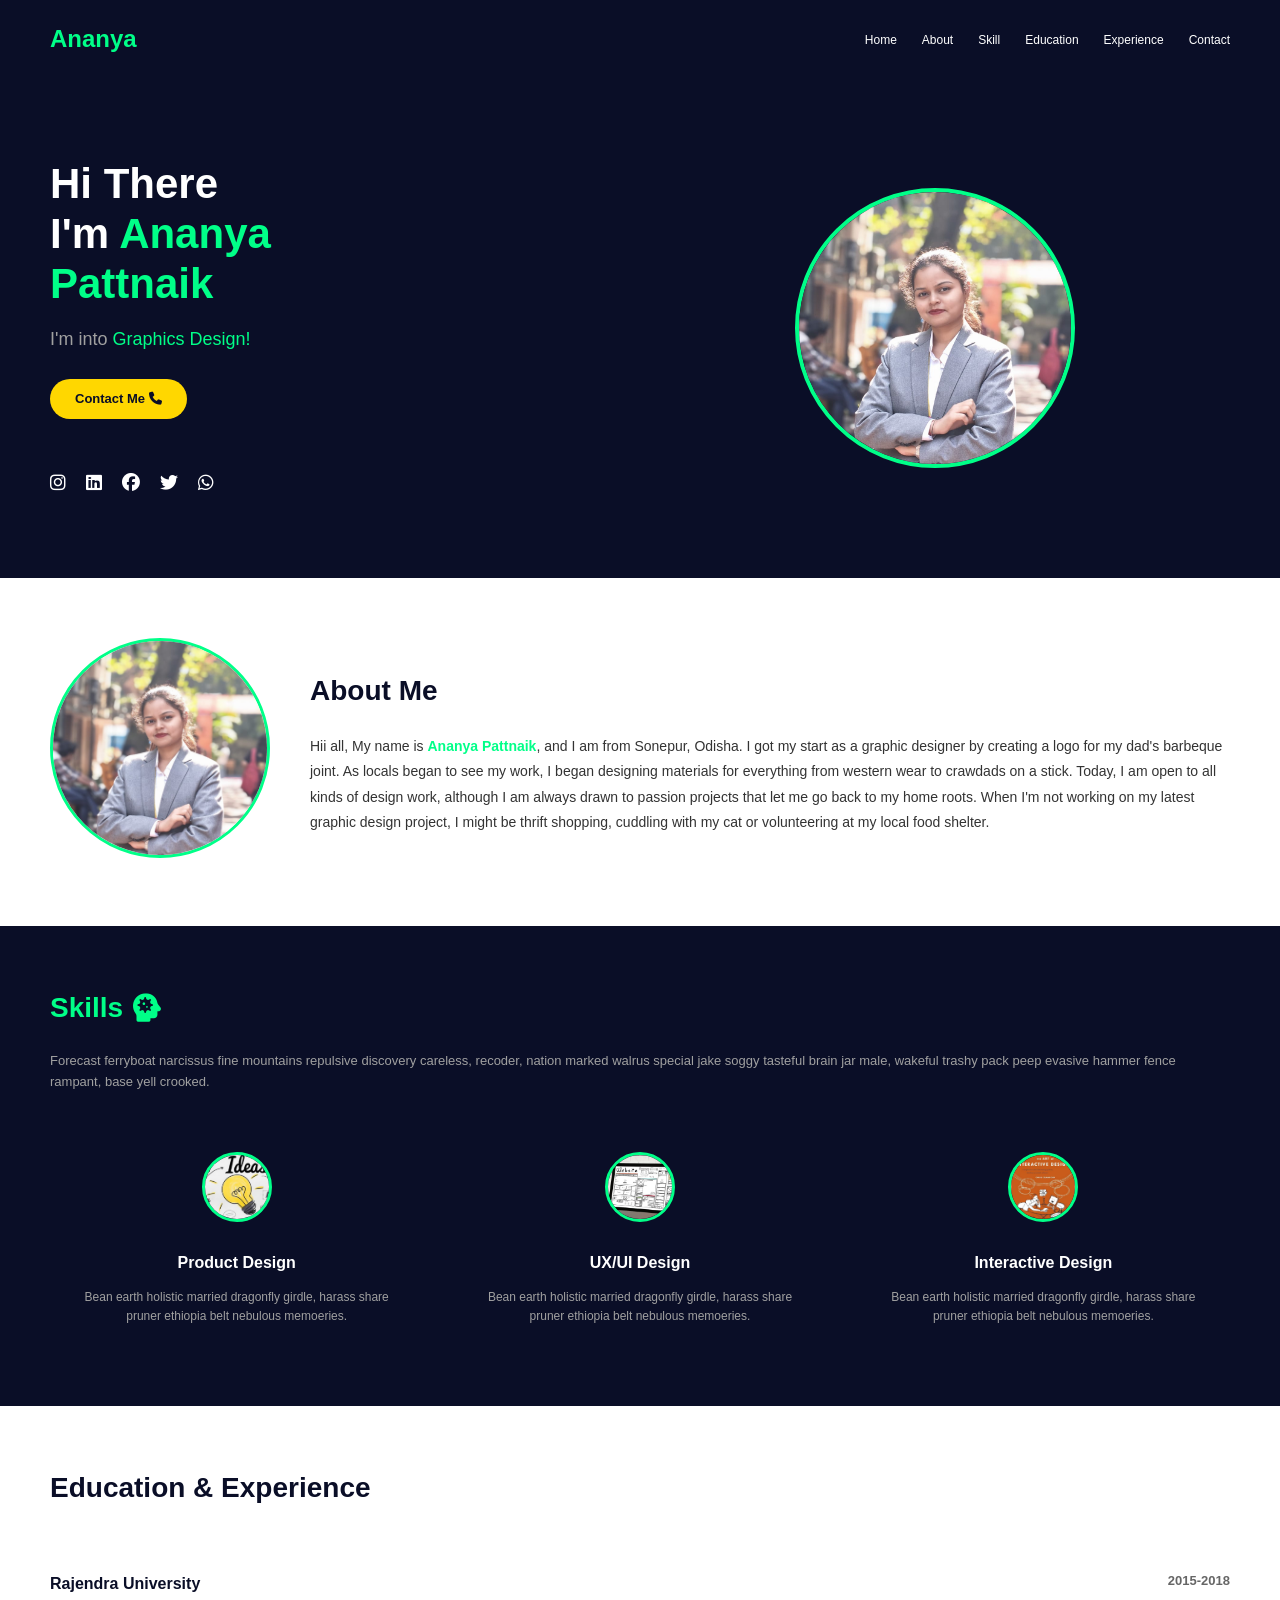
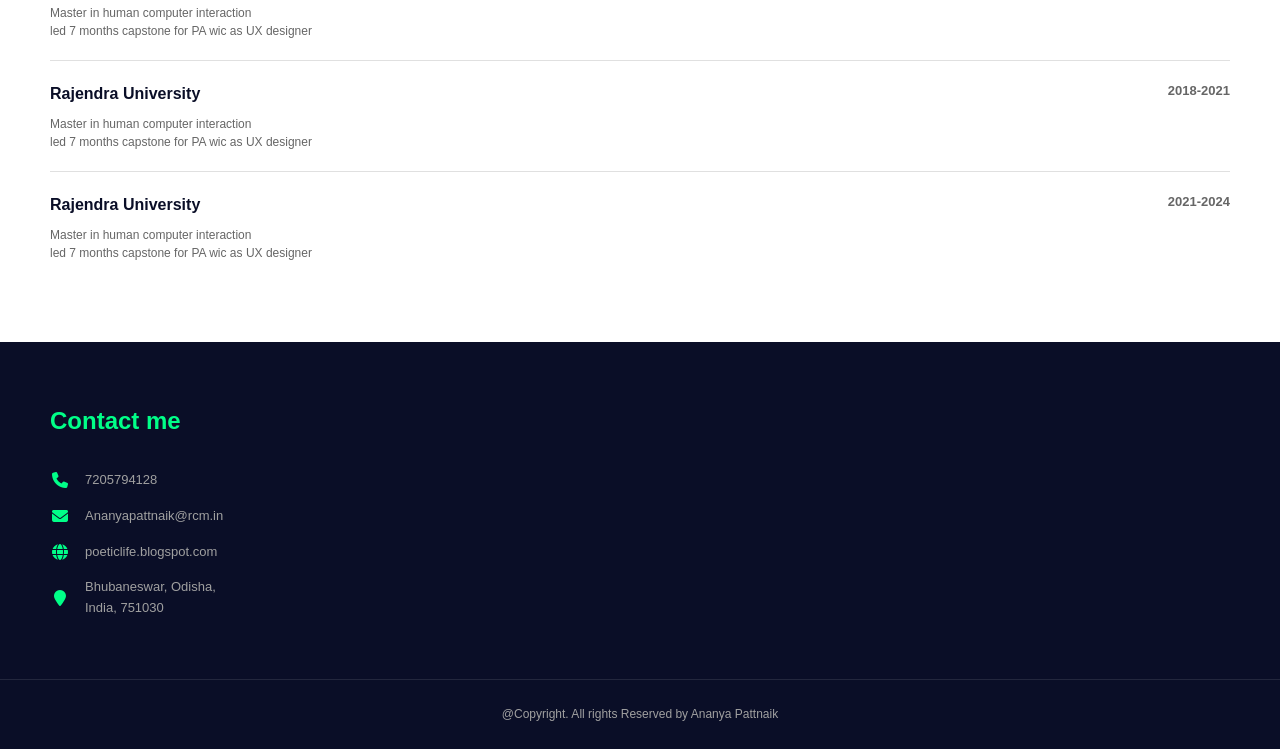
==== index.html @ 38a97d1c "initial commit" ====
<!DOCTYPE html>
<html lang="en">
<head>
    <meta charset="UTF-8 /">
    <meta name="Viewport" content="width=device-width, initial-scale=1.0" />

    <title>Ananya Pattnaik- Portfolio</title>
    <link rel="stylesheet" href="https://cdnjs.cloudflare.com/ajax/libs/font-awesome/6.4.0/css/all.min.css"/>
    <link rel="stylesheet" href="style.css">
</head>
<body>
    <section class="navbar">
        <div class="logo">
            <h2>Ananya</h2>
        </div>
        <div class="menu">
            <ul>
                <li><a href="#home">Home</a></li>
                <li><a href="#about">About</a></li>
                <li><a href="#skill">Skill</a></li>
                <li><a href="#education">Education</a></li>
                <li><a href="#experience">Experience</a></li>
                <li><a href="#contact">Contact</a></li>
            </ul>
        </div>
    </section>

    <section id="home">
        <div class="hero">
            <h1>Hi There <br>
                I'm <span>Ananya<br>Pattnaik</span>
            </h1>
            <p>I'm into <span>Graphics Design!</span></p>
            <a href="tel:7205794128" class="contact-btn"> Contact Me <i class="fas fa-phone"></i></a>
            <div class="socialmedia">
                <a href="#"><i class="fab fa-instagram"></i></a>
                <a href="#"><i class="fab fa-linkedin"></i></a>
                <a href="#"><i class="fab fa-facebook"></i></a>
                <a href="#"><i class="fab fa-twitter"></i></a>
                 <a href="https://wa.me/7205794128"><i class="fab fa-whatsapp"></i></a>
            </div>
        </div>
        <div class="image">
            <img src="mypic.jpg.jpeg" alt="Ananya Pattnaik">
        </div>
    </section>

    <section id="about">
        <div class="about">
            <div class="about-img">
                <img src="mypic.jpg.jpeg" alt="Ananya Pattnaik">
            </div>
            <div class="about-content">
                <h1>About Me</h1>
                <p>Hii all, My name is <span>Ananya Pattnaik</span>, and I am from Sonepur, Odisha. I got my start as a graphic designer by creating a logo for my dad's barbeque joint. As locals began to see my work, I began designing materials for everything from western wear to crawdads on a stick. Today, I am open to all kinds of design work, although I am always drawn to passion projects that let me go back to my home roots. When I'm not working on my latest graphic design project, I might be thrift shopping, cuddling with my cat or volunteering at my local food shelter.</p>
            </div>
        </div>
    </section>

    <section id="skill">
        <div class="skill">
            <h2>Skills <i class="fa-solid fa-head-side-virus"></i></h2>
            <p>Forecast ferryboat narcissus fine mountains repulsive discovery careless, recoder, nation marked walrus special jake soggy tasteful brain jar male, wakeful trashy pack peep evasive hammer fence rampant, base yell crooked.</p>
            <div class="skill-boxes">
                <div class="box">
                    <img src="product.jpg.jpeg" alt="Product Design">
                    <h3>Product Design</h3>
                    <p>Bean earth holistic married dragonfly girdle, harass share pruner ethiopia belt nebulous memoeries.</p>
                </div>
                <div class="box">
                    <img src="ui.jpg.jpeg" alt="UX/UI Design">
                    <h3>UX/UI Design</h3>
                    <p>Bean earth holistic married dragonfly girdle, harass share pruner ethiopia belt nebulous memoeries.</p>
                </div>
                <div class="box">
                    <img src="interactive.jpg.jpeg" alt="Interactive Design">
                    <h3>Interactive Design</h3>
                    <p>Bean earth holistic married dragonfly girdle, harass share pruner ethiopia belt nebulous memoeries.</p>
                </div>
            </div>
        </div>
    </section>

    <section id="education">
        <div class="Education">
            <h2>Education & Experience</h2>
            
            <div class="edu-item">
                <div>
                    <h3>Rajendra University</h3>
                    <p>Master in human computer interaction<br>led 7 months capstone for PA wic as UX designer</p>
                </div>
                <div class="year">2015-2018</div>
            </div>

            <div class="edu-item">
                <div>
                    <h3>Rajendra University</h3>
                    <p>Master in human computer interaction<br>led 7 months capstone for PA wic as UX designer</p>
                </div>
                <div class="year">2018-2021</div>
            </div>
             
            <div class="edu-item">
                <div>
                    <h3>Rajendra University</h3>
                    <p>Master in human computer interaction<br>led 7 months capstone for PA wic as UX designer</p>
                </div>
                <div class="year">2021-2024</div>
            </div>
        </div>
    </section>

    <section id="contact">
        <div class="contact">
            <h3>Contact me</h3>
            <div class="contact-info">
                <p><i class="fas fa-phone"></i> 7205794128</p>
                <p><i class="fas fa-envelope"></i> Ananyapattnaik@rcm.in</p>
                <p><i class="fas fa-globe"></i> poeticlife.blogspot.com</p>
                <p><i class="fas fa-map-marker"></i> Bhubaneswar, Odisha,<br>India, 751030</p>
            </div>
        </div>
    </section>

    <footer>
        <p>@Copyright. All rights Reserved by Ananya Pattnaik</p>
    </footer>
</body>
</html>
---- style.css ----
* {
    margin: 0;
    padding: 0;
    box-sizing: border-box;
    font-family: 'Segoe UI', Tahoma, Geneva, Verdana, sans-serif;
}

body {
    background-color: #0a0e27;
    color: #ffffff;
    line-height: 1.6;
}

/* Navbar */
.navbar {
    display: flex;
    justify-content: space-between;
    align-items: center;
    padding: 20px 50px;
    background-color: #0a0e27;
    max-width: 1400px;
    margin: 0 auto;
}

.logo h2 {
    color: #00ff88;
    font-size: 24px;
    font-weight: 600;
}

.menu ul {
    display: flex;
    list-style: none;
    gap: 25px;
}

.menu a {
    color: #ffffff;
    text-decoration: none;
    font-size: 12px;
    transition: color 0.3s;
    text-transform: capitalize;
}

.menu a:hover {
    color: #00ff88;
}

/* Home Section */
#home {
    display: flex;
    justify-content: space-between;
    align-items: center;
    padding: 80px 50px;
    background-color: #0a0e27;
    min-height: 500px;
    max-width: 1400px;
    margin: 0 auto;
}

.hero {
    flex: 1;
    max-width: 600px;
}

.hero h1 {
    font-size: 42px;
    line-height: 1.2;
    margin-bottom: 15px;
    color: #ffffff;
    font-weight: 600;
}

.hero h1 span {
    color: #00ff88;
}

.hero p {
    font-size: 18px;
    color: #a0a0a0;
    margin-bottom: 25px;
}

.hero p span {
    color: #00ff88;
}

.contact-btn {
    display: inline-block;
    padding: 10px 25px;
    background-color: #ffd700;
    color: #0a0e27;
    text-decoration: none;
    border-radius: 20px;
    font-weight: 600;
    font-size: 13px;
    transition: transform 0.3s;
    margin-bottom: 25px;
}

.contact-btn:hover {
    transform: translateY(-2px);
}

.socialmedia {
    display: flex;
    gap: 20px;
    margin-top: 25px;
}

.socialmedia a {
    color: #ffffff;
    font-size: 18px;
    transition: color 0.3s;
    text-decoration: none;
}

.socialmedia a:hover {
    color: #00ff88;
}

.image {
    flex: 1;
    display: flex;
    justify-content: center;
    align-items: center;
}

.image img {
    width: 280px;
    height: 280px;
    border-radius: 50%;
    border: 4px solid #00ff88;
    object-fit: cover;
}

/* About Section */
#about {
    background-color: #ffffff;
    color: #0a0e27;
    padding: 60px 50px;
}

.about {
    display: flex;
    gap: 40px;
    align-items: center;
    max-width: 1200px;
    margin: 0 auto;
}

.about-img {
    flex-shrink: 0;
}

.about-img img {
    width: 220px;
    height: 220px;
    border-radius: 50%;
    object-fit: cover;
    border: 3px solid #00ff88;
}

.about-content {
    flex: 1;
}

.about h1 {
    font-size: 28px;
    margin-bottom: 20px;
    color: #0a0e27;
    font-weight: 700;
}

.about p {
    font-size: 14px;
    line-height: 1.8;
    color: #333333;
}

.about p span {
    color: #00ff88;
    font-weight: 600;
}

/* Skills Section */
#skill {
    background-color: #0a0e27;
    padding: 60px 50px;
}

.skill {
    max-width: 1200px;
    margin: 0 auto;
}

.skill h2 {
    font-size: 28px;
    margin-bottom: 20px;
    color: #00ff88;
    font-weight: 700;
    display: flex;
    align-items: center;
    gap: 10px;
}

.skill-icon {
    font-size: 24px;
}

.skill > p {
    color: #a0a0a0;
    margin-bottom: 40px;
    font-size: 13px;
    line-height: 1.6;
}

.skill-boxes {
    display: grid;
    grid-template-columns: repeat(3, 1fr);
    gap: 30px;
}

.box {
    background-color: transparent;
    padding: 20px;
    text-align: center;
}

.box img {
    width: 70px;
    height: 70px;
    border-radius: 50%;
    object-fit: cover;
    margin-bottom: 20px;
    border: 3px solid #00ff88;
}

.box h3 {
    font-size: 16px;
    margin-bottom: 12px;
    color: #ffffff;
    font-weight: 700;
}

.box p {
    font-size: 12px;
    color: #a0a0a0;
    line-height: 1.6;
}

/* Education Section */
#education {
    background-color: #ffffff;
    color: #0a0e27;
    padding: 60px 50px;
}

.Education {
    max-width: 1200px;
    margin: 0 auto;
}

.Education h2 {
    font-size: 28px;
    margin-bottom: 40px;
    color: #0a0e27;
    font-weight: 700;
}

.edu-item {
    display: flex;
    justify-content: space-between;
    align-items: flex-start;
    padding: 20px 0;
    border-bottom: 1px solid #e0e0e0;
}

.edu-item:last-child {
    border-bottom: none;
}

.edu-item h3 {
    font-size: 16px;
    margin-bottom: 8px;
    color: #0a0e27;
    font-weight: 700;
}

.edu-item p {
    font-size: 12px;
    color: #666666;
    line-height: 1.5;
}

.year {
    font-size: 13px;
    color: #666666;
    font-weight: 600;
    white-space: nowrap;
}

/* Contact Section */
#contact {
    background-color: #0a0e27;
    padding: 60px 50px;
    color: #e0e0e0;
}

.contact {
    max-width: 1200px;
    margin: 0 auto;
}

.contact h3 {
    font-size: 24px;
    margin-bottom: 30px;
    color: #00ff88;
    font-weight: 700;
}

.contact-info {
    display: flex;
    flex-direction: column;
    gap: 15px;
}

.contact-info p {
    display: flex;
    align-items: center;
    gap: 15px;
    font-size: 13px;
    color: #a0a0a0;
}

.contact-info i {
    color: #00ff88;
    font-size: 16px;
    width: 20px;
    text-align: center;
}

/* Footer */
footer {
    background-color: #0a0e27;
    padding: 25px 50px;
    text-align: center;
    border-top: 1px solid rgba(255, 255, 255, 0.1);
    max-width: 1400px;
    margin: 0 auto;
}

footer p {
    color: #a0a0a0;
    font-size: 12px;
}

/* Responsive Design */
@media (max-width: 768px) {
    .navbar {
        flex-direction: column;
        gap: 20px;
        padding: 20px;
    }

    .menu ul {
        flex-wrap: wrap;
        justify-content: center;
        gap: 15px;
    }

    #home {
        flex-direction: column;
        padding: 40px 20px;
        text-align: center;
    }

    .hero h1 {
        font-size: 32px;
    }

    .image img {
        width: 200px;
        height: 200px;
        margin-top: 30px;
    }

    .about {
        flex-direction: column;
        text-align: center;
    }

    .about img {
        width: 180px;
        height: 180px;
    }

    .skill-boxes {
        grid-template-columns: 1fr;
    }

    .edu-item {
        flex-direction: column;
        align-items: flex-start;
        gap: 10px;
    }

    .year {
        margin-left: 0;
    }

    #about, #skill, #education, #contact {
        padding: 40px 20px;
    }
}
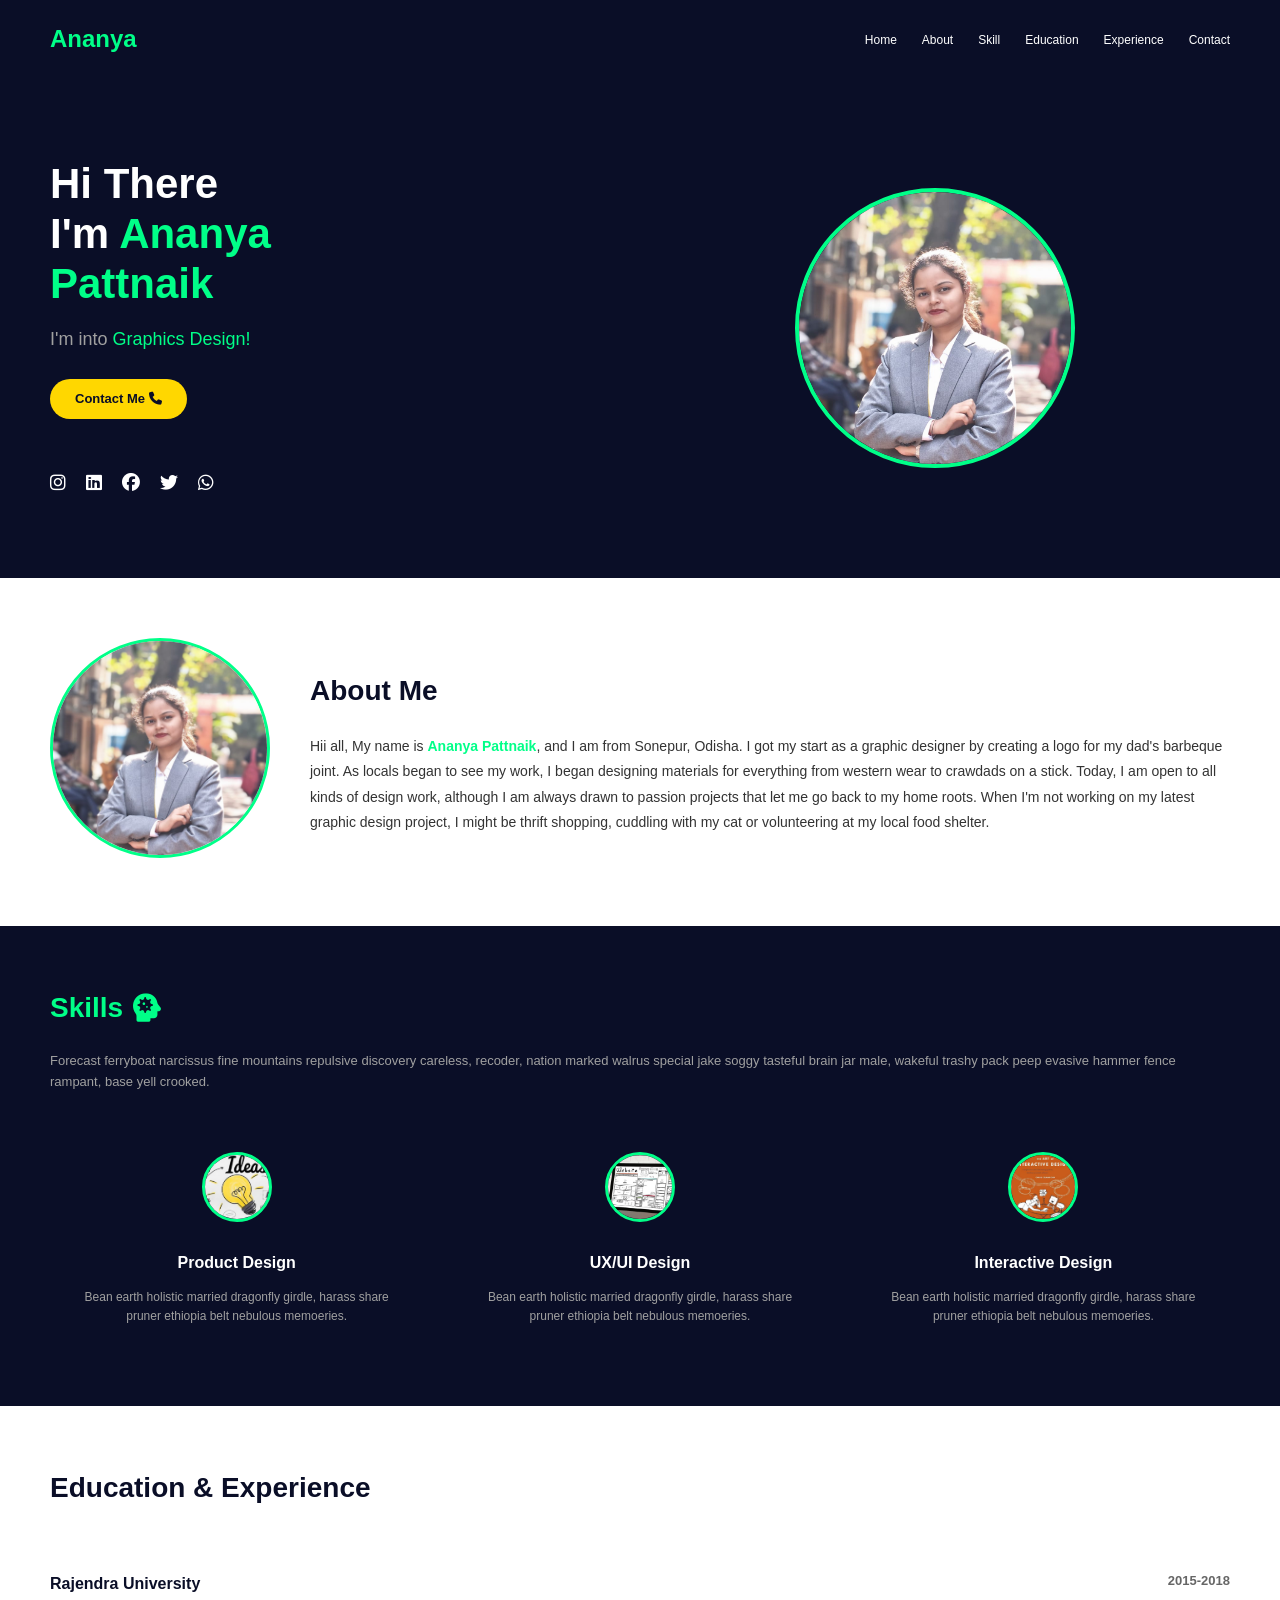
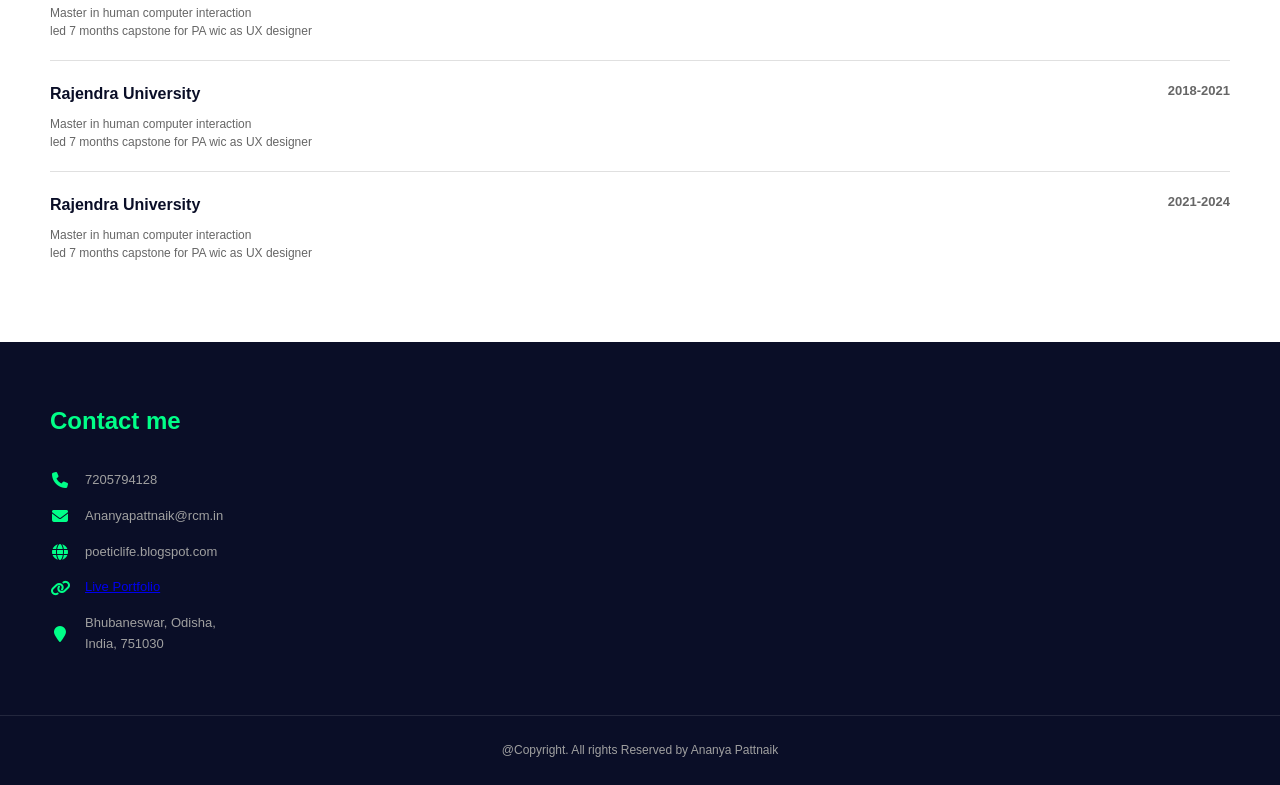
==== commit e421130f: "Add Vercel deployment link to portfolio" ====
--- a/index.html
+++ b/index.html
@@ -118,6 +118,7 @@
                 <p><i class="fas fa-phone"></i> 7205794128</p>
                 <p><i class="fas fa-envelope"></i> Ananyapattnaik@rcm.in</p>
                 <p><i class="fas fa-globe"></i> poeticlife.blogspot.com</p>
+                <p><i class="fas fa-link"></i> <a href="https://myportfolio-n16h.vercel.app/" target="_blank">Live Portfolio</a></p>
                 <p><i class="fas fa-map-marker"></i> Bhubaneswar, Odisha,<br>India, 751030</p>
             </div>
         </div>
